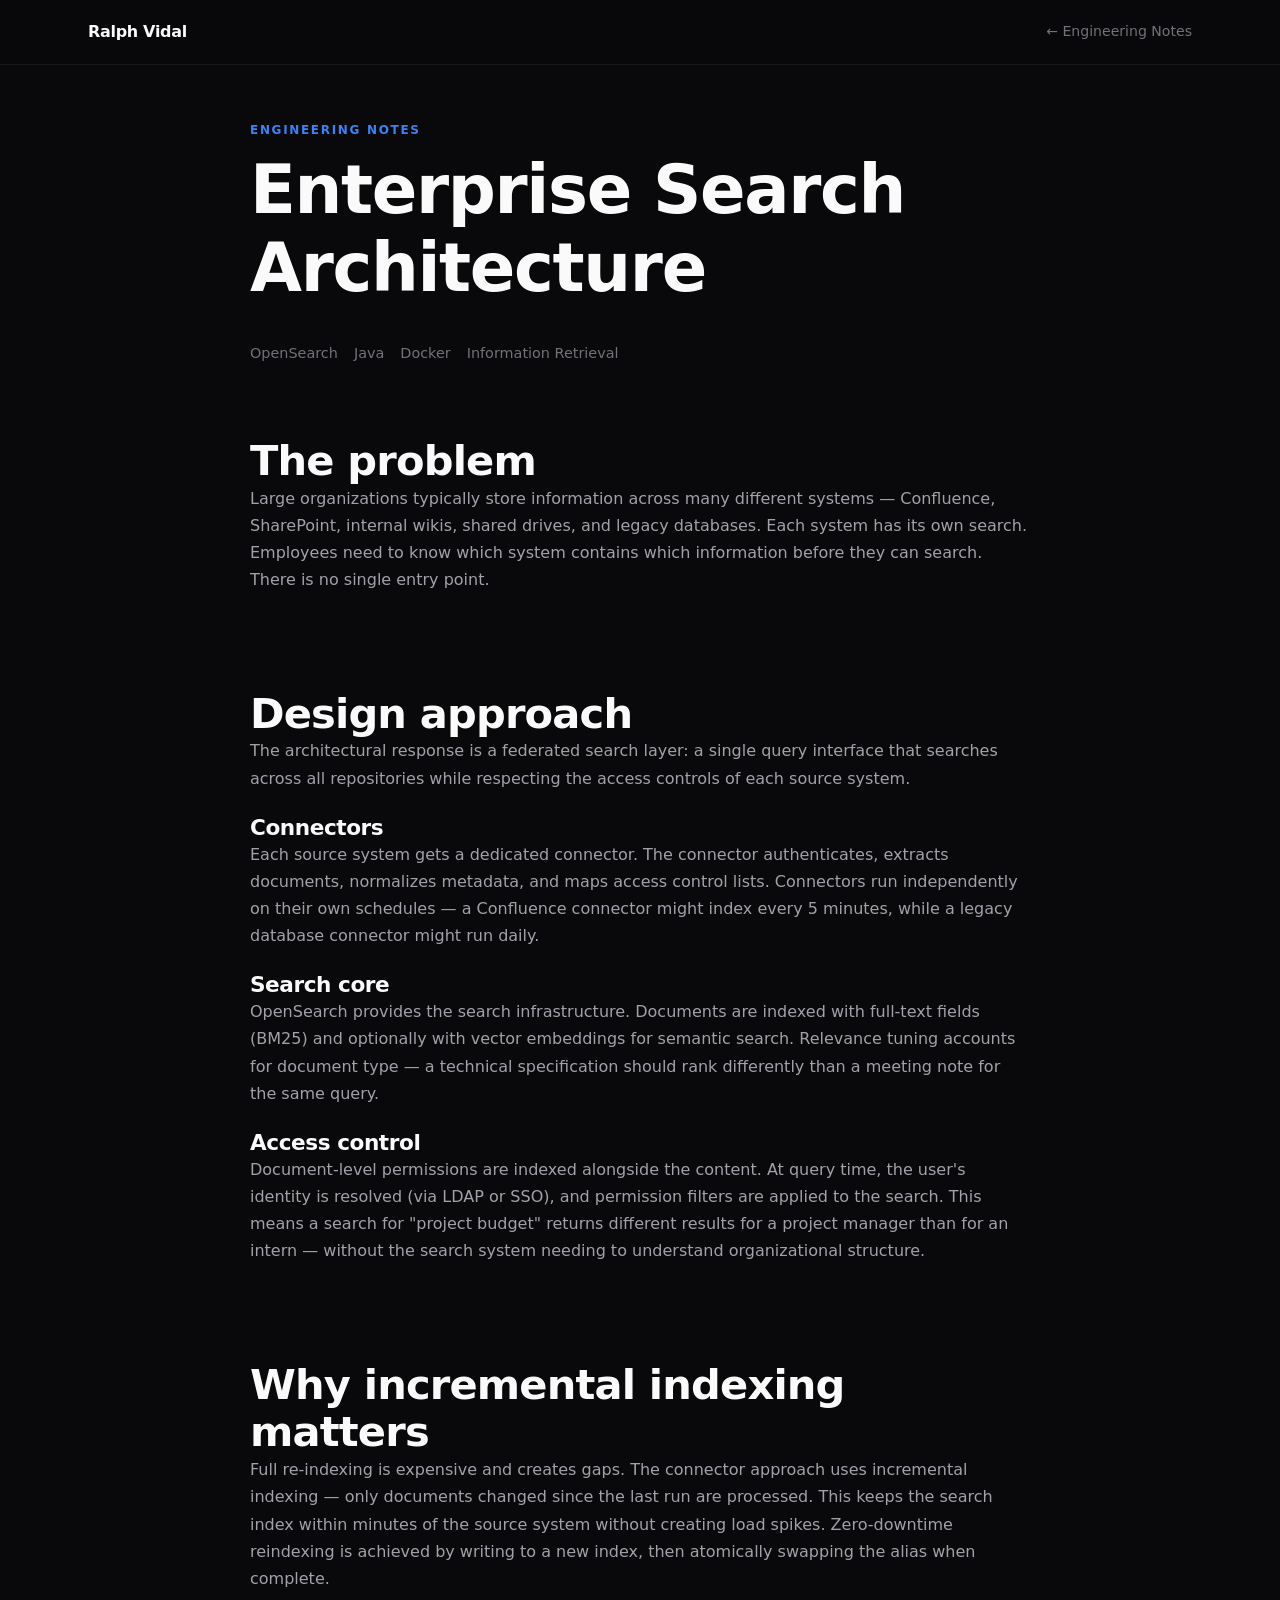
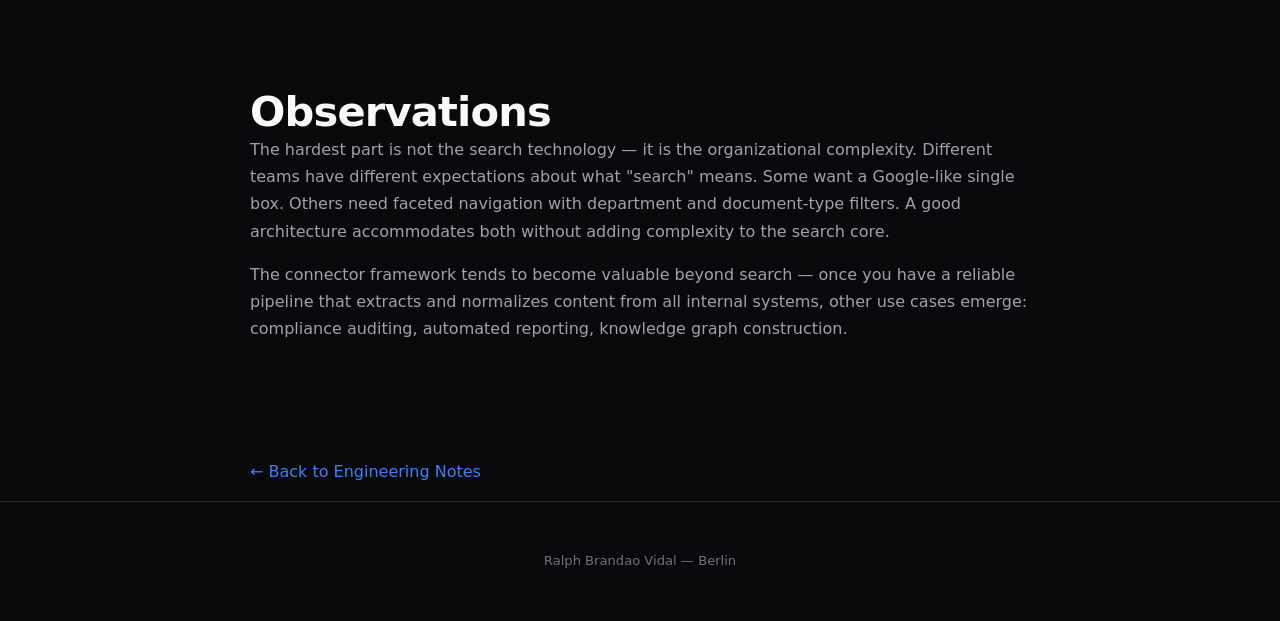
==== projects/enterprise-search.html @ bb04510a "Complete editorial refactoring: transform site from AI consultant to personal knowledge systems engi" ====
<!doctype html>
<html lang="en">
<head>
<meta charset="utf-8"><meta name="viewport" content="width=device-width,initial-scale=1">
<title>Enterprise Search Architecture — Ralph Brandao Vidal</title>
<meta name="description" content="Designing federated search across heterogeneous document repositories.">
<link rel="stylesheet" href="../assets/css/main.css">
</head><body>

<nav aria-label="Main navigation"><div class="wrap">
  <a href="../" class="logo">Ralph Vidal</a>
  <div class="nav-links"><a href="../index.html#notes">&larr; Engineering Notes</a></div>
</div></nav>

<main style="padding-top:120px"><div class="wrap">
<article style="max-width:780px;margin:0 auto">

<p class="eyebrow">Engineering Notes</p>
<h1 style="margin-bottom:.5em">Enterprise Search Architecture</h1>
<div class="meta" style="display:flex;gap:16px;color:var(--muted);font-size:.9rem;margin-bottom:32px">
  <span>OpenSearch</span><span>Java</span><span>Docker</span><span>Information Retrieval</span>
</div>

<section style="padding:40px 0">
<h2>The problem</h2>
<p>Large organizations typically store information across many different systems — Confluence, SharePoint, internal wikis, shared drives, and legacy databases. Each system has its own search. Employees need to know which system contains which information before they can search. There is no single entry point.</p>
</section>

<section style="padding:40px 0">
<h2>Design approach</h2>
<p>The architectural response is a federated search layer: a single query interface that searches across all repositories while respecting the access controls of each source system.</p>

<h3 style="margin-top:24px">Connectors</h3>
<p>Each source system gets a dedicated connector. The connector authenticates, extracts documents, normalizes metadata, and maps access control lists. Connectors run independently on their own schedules — a Confluence connector might index every 5 minutes, while a legacy database connector might run daily.</p>

<h3 style="margin-top:24px">Search core</h3>
<p>OpenSearch provides the search infrastructure. Documents are indexed with full-text fields (BM25) and optionally with vector embeddings for semantic search. Relevance tuning accounts for document type — a technical specification should rank differently than a meeting note for the same query.</p>

<h3 style="margin-top:24px">Access control</h3>
<p>Document-level permissions are indexed alongside the content. At query time, the user's identity is resolved (via LDAP or SSO), and permission filters are applied to the search. This means a search for "project budget" returns different results for a project manager than for an intern — without the search system needing to understand organizational structure.</p>
</section>

<section style="padding:40px 0">
<h2>Why incremental indexing matters</h2>
<p>Full re-indexing is expensive and creates gaps. The connector approach uses incremental indexing — only documents changed since the last run are processed. This keeps the search index within minutes of the source system without creating load spikes. Zero-downtime reindexing is achieved by writing to a new index, then atomically swapping the alias when complete.</p>
</section>

<section style="padding:40px 0">
<h2>Observations</h2>
<p>The hardest part is not the search technology — it is the organizational complexity. Different teams have different expectations about what "search" means. Some want a Google-like single box. Others need faceted navigation with department and document-type filters. A good architecture accommodates both without adding complexity to the search core.</p>
<p>The connector framework tends to become valuable beyond search — once you have a reliable pipeline that extracts and normalizes content from all internal systems, other use cases emerge: compliance auditing, automated reporting, knowledge graph construction.</p>
</section>

<p style="margin-top:60px"><a href="../index.html#notes" style="color:var(--accent)">&larr; Back to Engineering Notes</a></p>
</article>
</div></main>

<footer><div class="wrap"><span>Ralph Brandao Vidal &mdash; Berlin</span></div></footer>
</body></html>
---- assets/css/main.css ----
/* ═══════════════════════════════════════════════
   Software Engineering for Knowledge Systems
   Personal website — Ralph Brandão Vidal
   ═══════════════════════════════════════════════ */

:root {
  --bg: #09090b;
  --bg2: #121214;
  --bg3: #1a1a1e;
  --surface: #18181b;
  --text: #fafafa;
  --text2: #a1a1aa;
  --muted: #71717a;
  --accent: #3b82f6;
  --accent-dim: rgba(59,130,246,.12);
  --accent-glow: rgba(59,130,246,.25);
  --border: #27272a;
  --border-light: #3f3f46;
  --radius: 10px;
  --max-width: 1200px;
  --gap: clamp(60px,10vw,120px);
}

/* ── Reset ──────────────────────────────── */
*,*::before,*::after{box-sizing:border-box;margin:0;padding:0}
html{scroll-behavior:smooth;-webkit-font-smoothing:antialiased;-moz-osx-font-smoothing:grayscale}
body{
  background:var(--bg);
  color:var(--text);
  font:400 1rem/1.7 system-ui,-apple-system,'Segoe UI',Inter,sans-serif;
  overflow-x:hidden;
}
img{display:block;max-width:100%;height:auto}
a{color:var(--accent);text-decoration:none;transition:color .2s}
a:hover{color:#60a5fa}
::selection{background:var(--accent);color:#fff}

/* ── Typography ─────────────────────────── */
h1,h2,h3,h4{font-weight:600;letter-spacing:-0.02em;line-height:1.15;color:var(--text)}
h1{font-size:clamp(2.8rem,5.5vw,4.2rem)}
h2{font-size:clamp(1.8rem,3.5vw,2.6rem)}
h3{font-size:clamp(1.1rem,2vw,1.35rem)}
p{margin-bottom:1em;color:var(--text2)}
.eyebrow{
  font-size:0.75rem;font-weight:600;letter-spacing:0.14em;
  text-transform:uppercase;color:var(--accent);margin-bottom:0.75rem;
}
.lead{font-size:clamp(1.05rem,1.8vw,1.2rem);color:var(--muted);max-width:60ch}

/* ── Layout ─────────────────────────────── */
.wrap{max-width:var(--max-width);margin:0 auto;padding:0 clamp(20px,5vw,48px)}
section{padding:var(--gap) 0}
.section-header{margin-bottom:56px}
.section-header h2{margin-bottom:0.4em}

/* ── Navigation ─────────────────────────── */
nav{
  position:fixed;inset:0 0 auto 0;z-index:1000;
  background:rgba(9,9,11,.82);backdrop-filter:blur(16px);
  -webkit-backdrop-filter:blur(16px);
  border-bottom:1px solid rgba(255,255,255,.06);
}
nav .wrap{display:flex;justify-content:space-between;align-items:center;height:64px}
.logo{font-weight:700;font-size:1rem;letter-spacing:-0.02em;color:var(--text)}
.nav-links{display:flex;gap:20px;align-items:center}
.nav-links a{color:var(--muted);font-size:0.88rem;transition:color .2s}
.nav-links a:hover,.nav-links a:focus-visible{color:var(--text)}
.nav-cta{
  background:var(--accent);color:#fff!important;
  padding:7px 16px;border-radius:7px;font-weight:600;font-size:0.85rem;
}
.nav-cta:hover{background:#2563eb}

/* ── Hero ────────────────────────────────── */
.hero{
  min-height:100vh;display:flex;align-items:center;
  background:var(--bg);
  background-image:
    radial-gradient(ellipse at 70% 30%, rgba(59,130,246,.06) 0%, transparent 60%),
    radial-gradient(ellipse at 30% 70%, rgba(99,102,241,.04) 0%, transparent 60%);
}
.hero-inner{padding-top:64px;max-width:720px}
.hero-inner h1{margin-bottom:0.35em;font-weight:700;letter-spacing:-0.03em}
.hero-inner .accent{color:var(--accent)}
.hero .lead{font-size:clamp(1.05rem,1.8vw,1.25rem);margin-bottom:36px;color:var(--text2);max-width:58ch}
.hero-actions{display:flex;gap:14px;flex-wrap:wrap}
.btn{
  display:inline-flex;align-items:center;gap:8px;
  padding:13px 26px;border-radius:8px;
  font-weight:600;font-size:0.95rem;transition:all .2s;
}
.btn-primary{background:var(--accent);color:#fff}
.btn-primary:hover{background:#2563eb;color:#fff}
.btn-secondary{
  background:transparent;color:var(--text);
  border:1px solid var(--border-light);
}
.btn-secondary:hover{background:var(--bg3);border-color:var(--muted);color:var(--text)}

/* ── Capabilities ────────────────────────── */
.cap-grid{display:grid;grid-template-columns:repeat(auto-fit,minmax(280px,1fr));gap:20px}
.cap-card{
  background:var(--bg2);border:1px solid var(--border);
  border-radius:var(--radius);padding:32px;
  transition:border-color .25s;
}
.cap-card:hover{border-color:var(--accent)}
.cap-card .icon{font-size:1.4rem;margin-bottom:18px;opacity:.8}
.cap-card h3{font-size:1.05rem;margin-bottom:14px;font-weight:600}
.cap-card ul{list-style:none;padding:0}
.cap-card li{font-size:0.9rem;color:var(--text2);padding:3px 0;padding-left:16px;position:relative}
.cap-card li::before{
  content:'';position:absolute;left:0;top:12px;
  width:5px;height:5px;border-radius:50%;background:var(--accent);opacity:.6;
}

/* ── Projects ────────────────────────────── */
.project-cards{display:flex;flex-direction:column;gap:20px}
.project-card{
  display:grid;grid-template-columns:1fr 280px;gap:0;
  background:var(--bg2);border:1px solid var(--border);
  border-radius:var(--radius);overflow:hidden;
  transition:border-color .25s;
}
.project-card:hover{border-color:var(--accent)}
.project-card .text{padding:clamp(28px,4vw,40px);display:flex;flex-direction:column;justify-content:center}
.project-card .text .meta{margin-bottom:14px}
.project-card .text .meta span{
  font-size:0.72rem;font-weight:600;letter-spacing:0.08em;
  text-transform:uppercase;color:var(--accent);
  background:var(--accent-dim);padding:4px 10px;border-radius:5px;
}
.project-card .text h3{font-size:1.25rem;margin-bottom:0.5em}
.project-card .text p{font-size:0.9rem;color:var(--text2);margin-bottom:14px}
.project-card .text .tags{display:flex;gap:7px;flex-wrap:wrap}
.project-card .text .tags span{
  font-size:0.75rem;padding:4px 10px;
  background:var(--bg3);color:var(--muted);
  border-radius:5px;border:1px solid var(--border);
}
.project-card .text .card-link{
  display:inline-flex;align-items:center;gap:6px;margin-top:14px;
  font-size:0.88rem;font-weight:500;
}
.project-card .visual{overflow:hidden}
.project-card .visual img{width:100%;height:100%;object-fit:cover;min-height:240px}
@media(max-width:768px){
  .project-card{grid-template-columns:1fr}
  .project-card .visual{order:-1;max-height:200px}
}

/* ── Case Studies ────────────────────────── */
.case-study{
  display:grid;grid-template-columns:1fr 280px;gap:0;
  border-top:1px solid var(--border);padding:0;
}
.case-study:last-child{border-bottom:1px solid var(--border)}
.case-study .text{padding:clamp(28px,4vw,48px)}
.case-study h3{font-size:1.5rem;margin-bottom:0.5em}
.case-study .meta{display:flex;gap:16px;color:var(--muted);font-size:0.88rem;margin-bottom:16px}
.case-study .visual img{width:100%;height:100%;object-fit:cover;min-height:260px}
.case-study .read-more{
  display:inline-flex;align-items:center;gap:6px;margin-top:16px;
  font-weight:500;color:var(--accent);transition:gap .2s;
}
.case-study .read-more:hover{gap:12px}
@media(max-width:768px){
  .case-study{grid-template-columns:1fr}
  .case-study .visual img{min-height:180px}
}

/* ── Private AI Section ───────────────────── */
.private-ai-grid{
  display:grid;grid-template-columns:repeat(auto-fit,minmax(240px,1fr));gap:20px;
}
.private-ai-card{
  background:var(--bg2);border:1px solid var(--border);
  border-radius:var(--radius);padding:28px;
}
.private-ai-card h3{font-size:1rem;margin-bottom:8px}
.private-ai-card p{font-size:0.9rem;color:var(--text2);margin:0}

/* ── Services Grid ───────────────────────── */
.services-grid{
  display:grid;grid-template-columns:repeat(auto-fit,minmax(300px,1fr));gap:20px;
}
.service-card{
  background:var(--bg2);border:1px solid var(--border);
  border-radius:var(--radius);padding:32px;
  transition:border-color .25s;
}
.service-card:hover{border-color:var(--accent)}
.service-card .num{
  font-size:0.75rem;font-weight:700;color:var(--accent);
  letter-spacing:0.1em;margin-bottom:12px;
}
.service-card h3{font-size:1.05rem;margin-bottom:8px}
.service-card p{font-size:0.9rem;color:var(--text2);margin:0}

/* ── Tech Stack ──────────────────────────── */
.stack-section{margin-bottom:36px}
.stack-section h3{font-size:0.85rem;font-weight:600;color:var(--muted);text-transform:uppercase;letter-spacing:0.1em;margin-bottom:14px}
.chips{display:flex;flex-wrap:wrap;gap:8px}
.chips span{
  font-size:0.82rem;padding:7px 16px;
  background:var(--bg2);color:var(--text2);
  border-radius:7px;border:1px solid var(--border);
  font-weight:500;transition:border-color .2s;
}
.chips span:hover{border-color:var(--accent);color:var(--text)}

/* ── Timeline ────────────────────────────── */
.timeline{position:relative}
.timeline::before{
  content:'';position:absolute;left:90px;top:0;bottom:0;
  width:1px;background:var(--border);
}
.timeline-item{display:grid;grid-template-columns:100px 1fr;gap:32px;margin-bottom:48px}
.timeline-year{
  font-size:0.78rem;font-weight:600;color:var(--accent);
  text-align:right;padding-top:3px;
}
.timeline-content h3{margin-bottom:0}
.timeline-context{color:var(--muted);font-size:0.82rem;margin-bottom:10px}
.timeline-content p{font-size:0.9rem;color:var(--text2);max-width:60ch}
.timeline-stack{
  font-size:0.75rem!important;color:var(--muted)!important;
  font-family:'SF Mono','Fira Code','Consolas',monospace;
  margin-top:8px;word-break:break-word;
}
.timeline-img{margin-top:16px;border-radius:var(--radius);overflow:hidden;max-width:480px}
.timeline-img img{width:100%;display:block;border-radius:var(--radius)}
@media(max-width:768px){
  .timeline::before{left:16px}
  .timeline-item{grid-template-columns:40px 1fr;gap:20px}
  .timeline-year{text-align:left;font-size:0.72rem}
}

/* ── About ───────────────────────────────── */
.about-layout{max-width:680px}
.about-text h2{margin-bottom:0.5em}
.about-text .location{color:var(--accent);font-size:0.88rem;margin-bottom:1.5em}

/* ── Contact ─────────────────────────────── */
.contact-grid{display:grid;grid-template-columns:repeat(auto-fit,minmax(200px,1fr));gap:20px}
.contact-link{
  display:flex;flex-direction:column;gap:2px;
  padding:20px 24px;background:var(--bg2);
  border:1px solid var(--border);border-radius:var(--radius);
  color:var(--text);font-size:0.9rem;
  transition:border-color .2s;
}
.contact-link:hover{border-color:var(--accent);color:var(--text)}
.contact-link .label{color:var(--muted);font-size:0.78rem;text-transform:uppercase;letter-spacing:0.08em}

/* ── Footer ──────────────────────────────── */
footer{
  padding:48px 0;border-top:1px solid var(--border);
  text-align:center;color:var(--muted);font-size:0.82rem;
}

/* ── Background bands ────────────────────── */
.bg-dark{background:var(--bg)}
.bg-mid{background:var(--bg2)}

/* ── Animations ──────────────────────────── */
.reveal{opacity:0;transform:translateY(16px);transition:opacity .6s ease-out,transform .6s ease-out}
.reveal.visible{opacity:1;transform:translateY(0)}
.reveal-delay-1{transition-delay:.1s}
.reveal-delay-2{transition-delay:.2s}
.reveal-delay-3{transition-delay:.3s}

/* ── Focus ───────────────────────────────── */
:focus-visible{outline:2px solid var(--accent);outline-offset:3px;border-radius:4px}
.skip-link{
  position:fixed;top:-100px;left:20px;z-index:10000;
  background:var(--accent);color:#fff;padding:12px 20px;
  border-radius:8px;font-weight:600;transition:top .2s;
}
.skip-link:focus{top:12px}

/* ── Diagram Container ───────────────────── */
.diagram{background:var(--bg2);border:1px solid var(--border);border-radius:var(--radius);padding:40px 20px;overflow-x:auto;margin-bottom:40px}
.diagram svg{display:block;max-width:100%;height:auto}
.diagram text{fill:var(--text);font-family:system-ui,sans-serif}
.diagram line,.diagram path,.diagram rect{stroke:var(--border-light)}
.diagram .highlight{stroke:var(--accent);fill:var(--accent-dim)}

/* ── Responsive ──────────────────────────── */
@media(max-width:768px){
  .nav-links{display:none}
  section{padding:56px 0}
  .hero-inner h1{font-size:2.2rem}
}
@media(max-width:480px){
  .hero-inner h1{font-size:1.8rem}
  .cap-grid,.services-grid,.contact-grid{grid-template-columns:1fr}
}
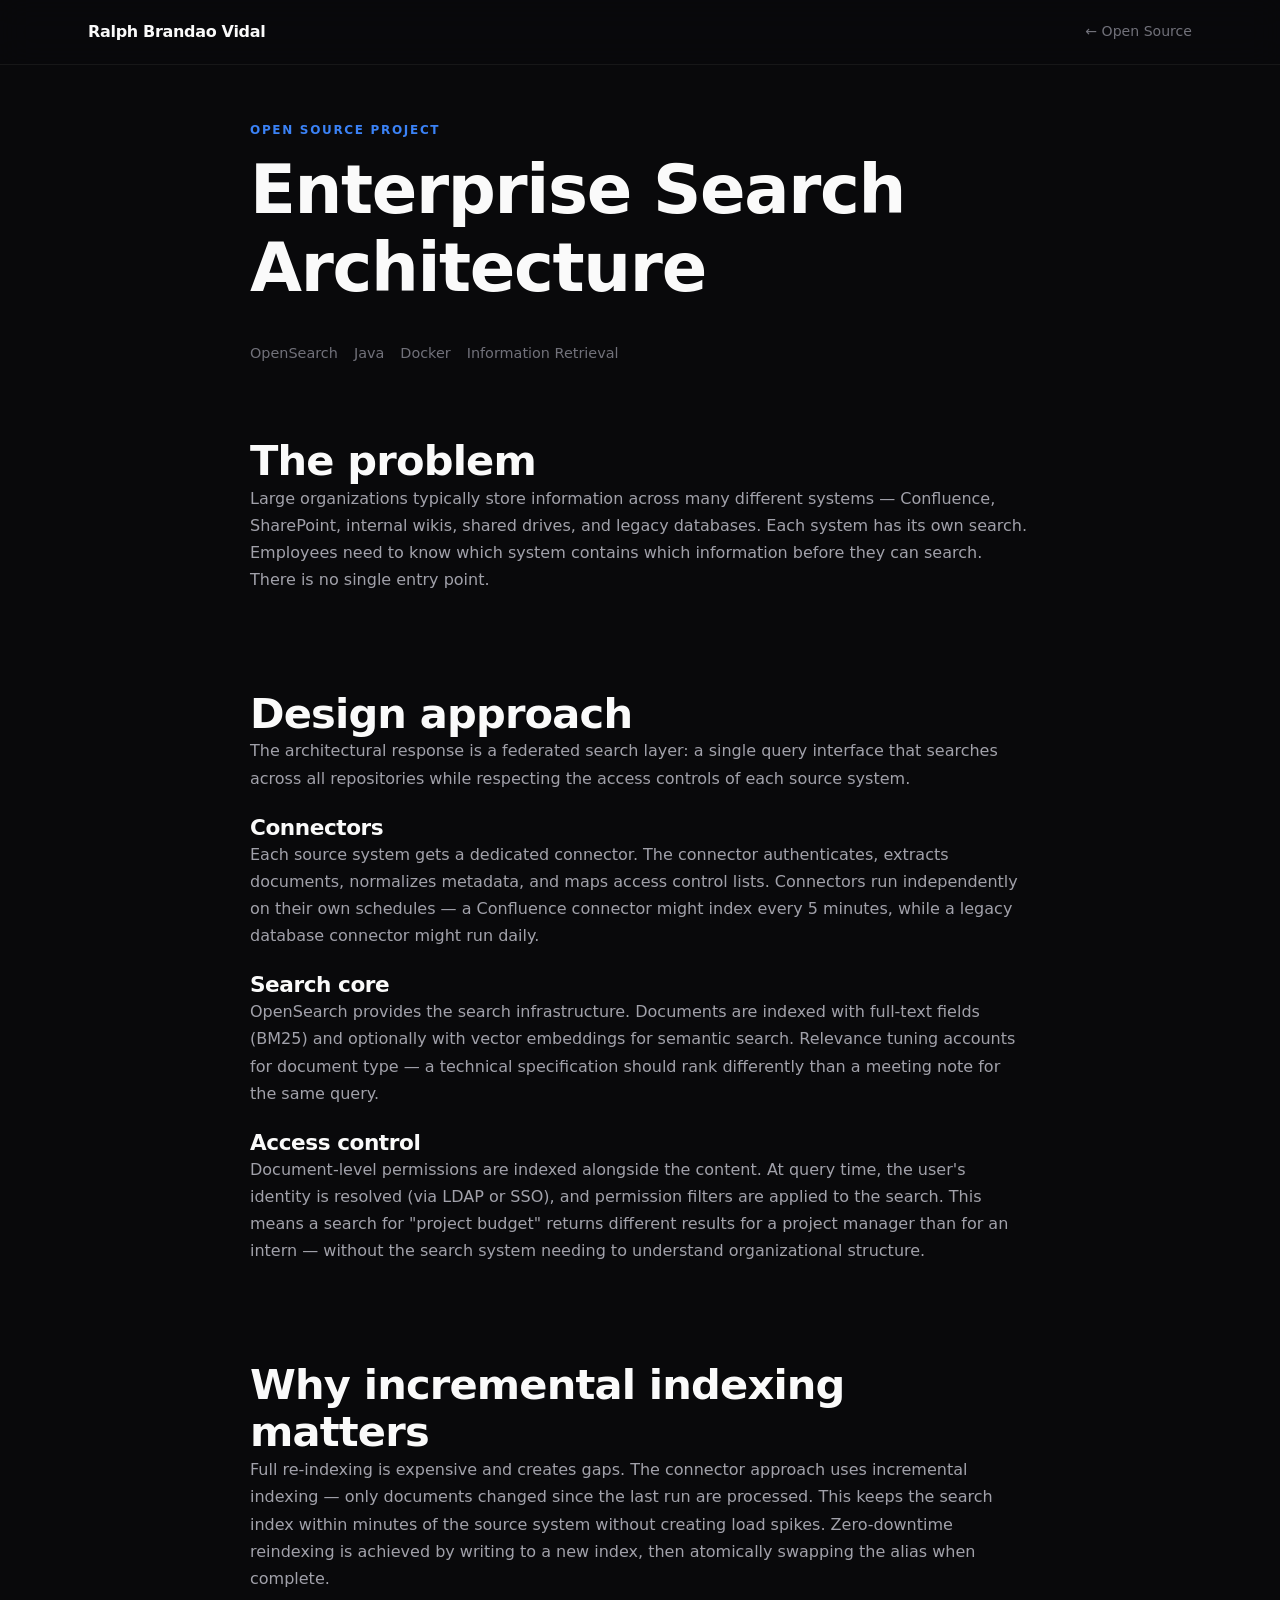
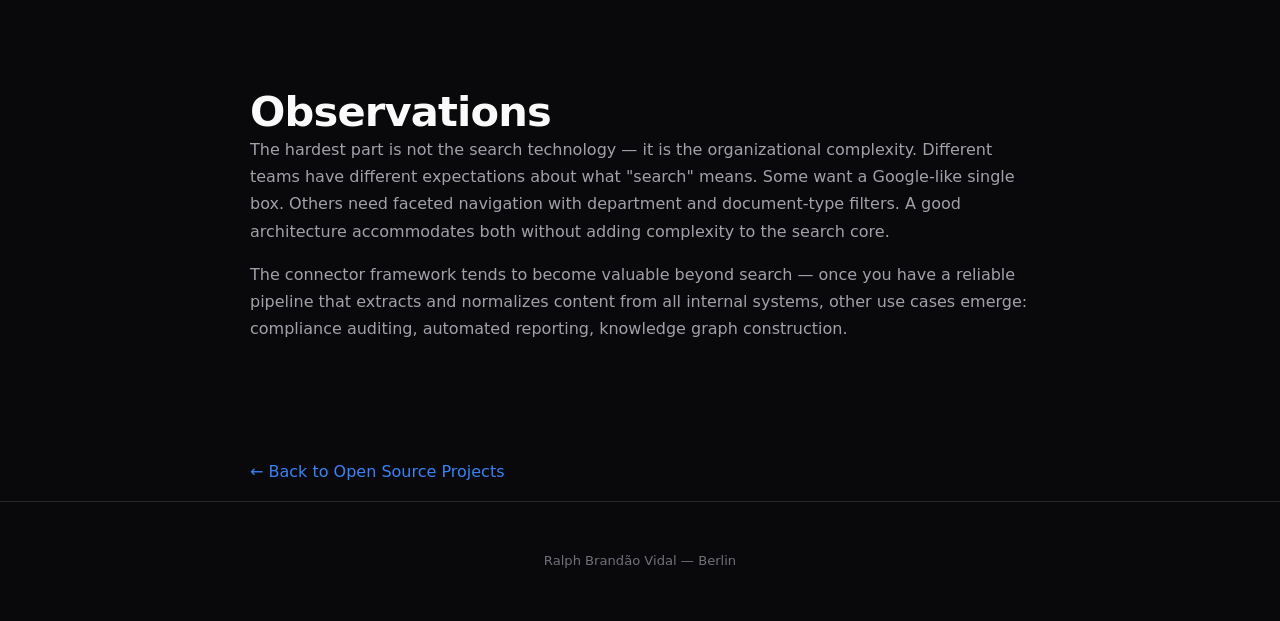
==== commit 32986453: "Final polish: rename nav, restructure sections, update diagrams, fix terminology - Rename "Ralph Vid" ====
--- a/projects/enterprise-search.html
+++ b/projects/enterprise-search.html
@@ -2,20 +2,20 @@
 <html lang="en">
 <head>
 <meta charset="utf-8"><meta name="viewport" content="width=device-width,initial-scale=1">
-<title>Enterprise Search Architecture — Ralph Brandao Vidal</title>
-<meta name="description" content="Designing federated search across heterogeneous document repositories.">
+<title>Enterprise Search Architecture — Ralph Brandão Vidal</title>
+<meta name="description" content="Federated search across heterogeneous document repositories using OpenSearch, document connectors and permission-aware retrieval.">
 <link rel="stylesheet" href="../assets/css/main.css">
 </head><body>
 
 <nav aria-label="Main navigation"><div class="wrap">
-  <a href="../" class="logo">Ralph Vidal</a>
-  <div class="nav-links"><a href="../index.html#notes">&larr; Engineering Notes</a></div>
+  <a href="../" class="logo">Ralph Brandao Vidal</a>
+  <div class="nav-links"><a href="../index.html#open-source">&larr; Open Source</a></div>
 </div></nav>
 
 <main style="padding-top:120px"><div class="wrap">
 <article style="max-width:780px;margin:0 auto">
 
-<p class="eyebrow">Engineering Notes</p>
+<p class="eyebrow">Open Source Project</p>
 <h1 style="margin-bottom:.5em">Enterprise Search Architecture</h1>
 <div class="meta" style="display:flex;gap:16px;color:var(--muted);font-size:.9rem;margin-bottom:32px">
   <span>OpenSearch</span><span>Java</span><span>Docker</span><span>Information Retrieval</span>
@@ -51,9 +51,9 @@
 <p>The connector framework tends to become valuable beyond search — once you have a reliable pipeline that extracts and normalizes content from all internal systems, other use cases emerge: compliance auditing, automated reporting, knowledge graph construction.</p>
 </section>
 
-<p style="margin-top:60px"><a href="../index.html#notes" style="color:var(--accent)">&larr; Back to Engineering Notes</a></p>
+<p style="margin-top:60px"><a href="../index.html#open-source" style="color:var(--accent)">&larr; Back to Open Source Projects</a></p>
 </article>
 </div></main>
 
-<footer><div class="wrap"><span>Ralph Brandao Vidal &mdash; Berlin</span></div></footer>
+<footer><div class="wrap"><span>Ralph Brandão Vidal &mdash; Berlin</span></div></footer>
 </body></html>
